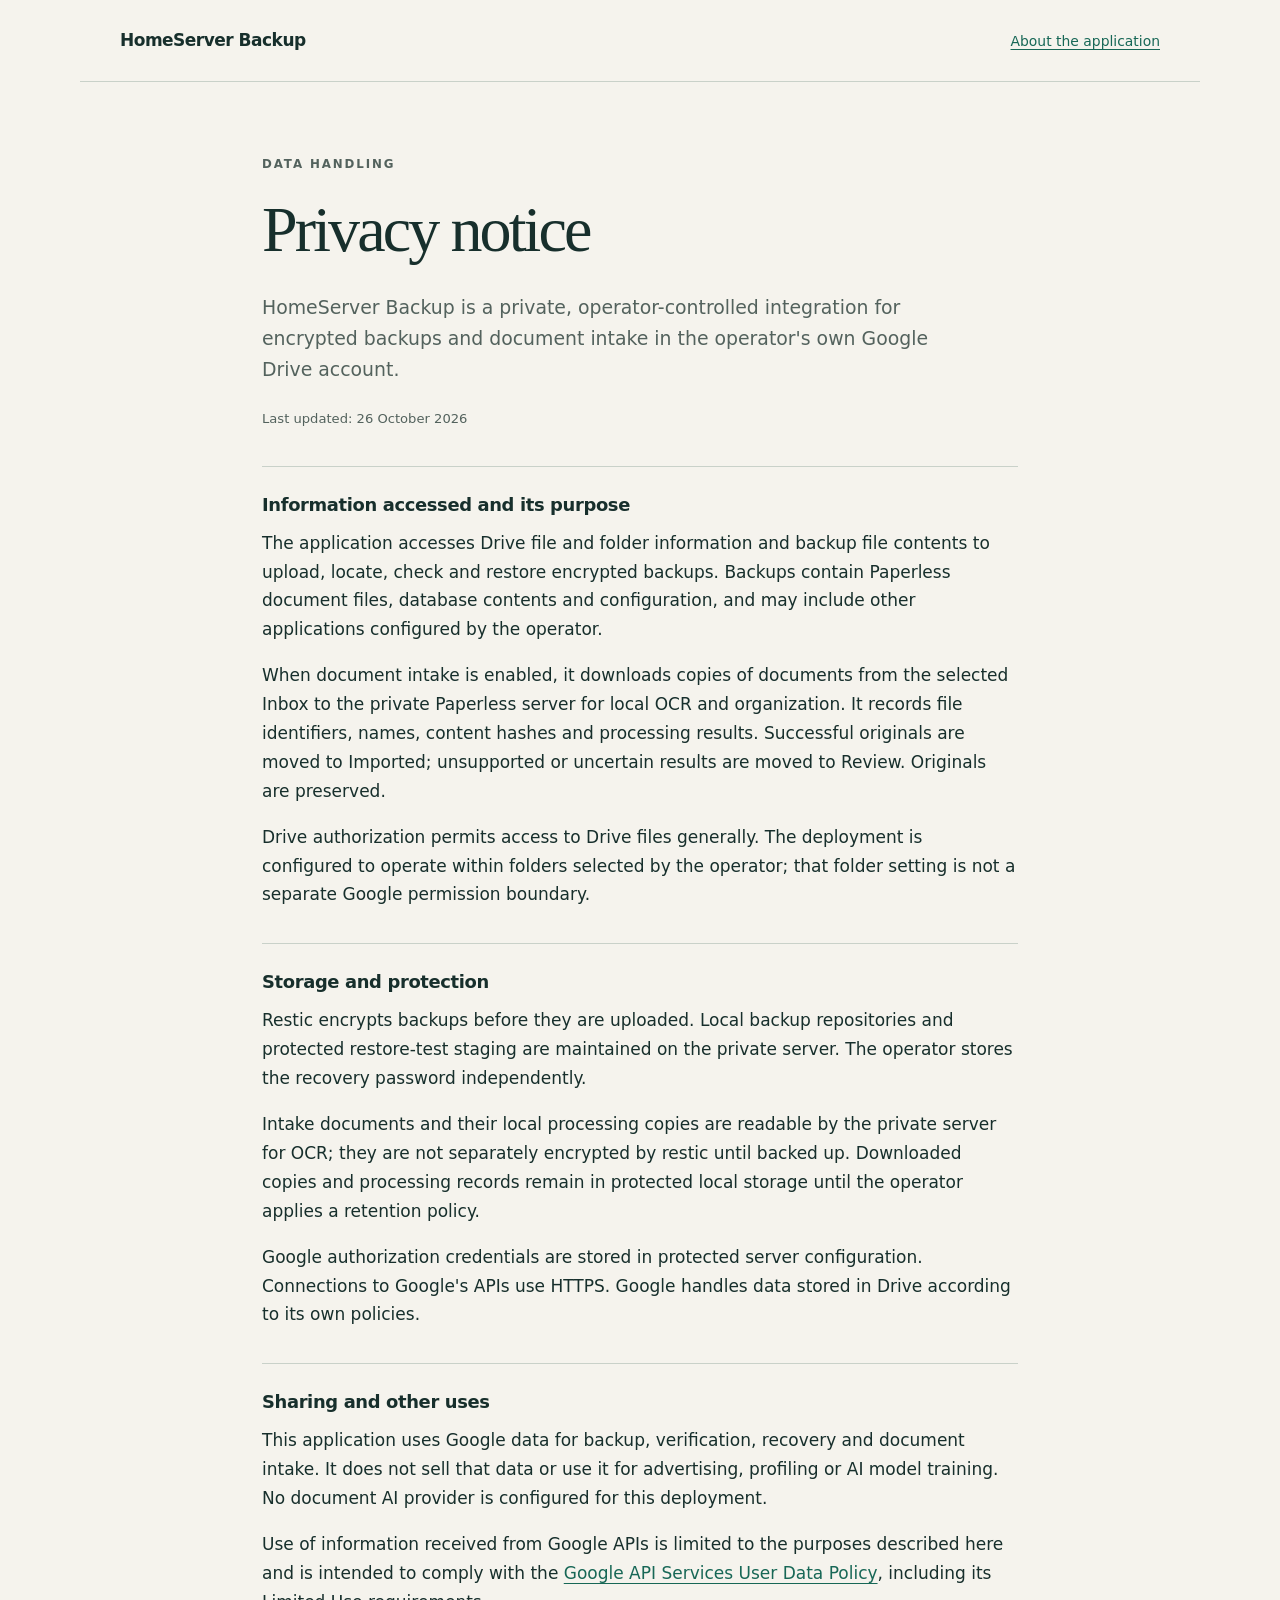
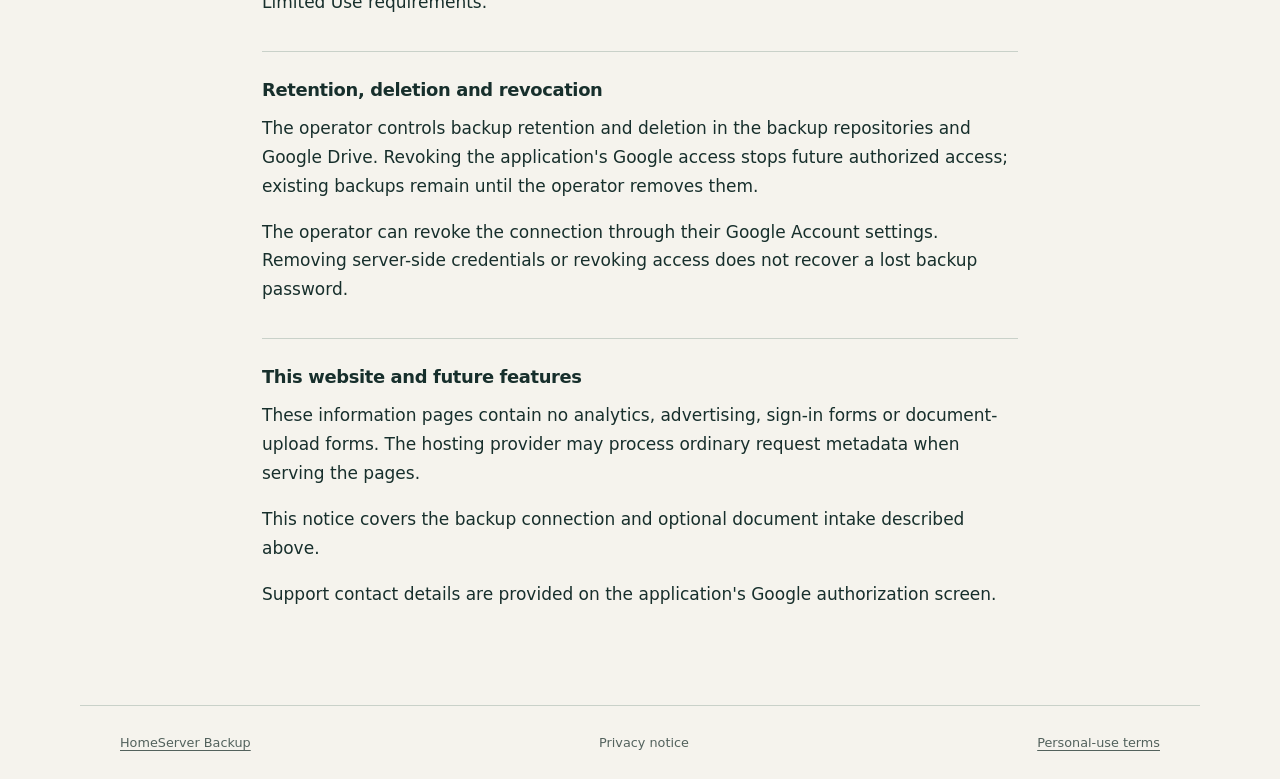
==== privacy.html @ e7721988 "Add files via upload" ====
<!doctype html>
<html lang="en">
<head>
  <meta charset="utf-8">
  <meta name="viewport" content="width=device-width, initial-scale=1">
  <meta name="description" content="How HomeServer Backup accesses, uses, stores and shares Google Drive data.">
  <title>Privacy notice — HomeServer Backup</title>
  <link rel="stylesheet" href="style.css">
</head>
<body>
  <a class="skip" href="#main">Skip to content</a>
  <header><a class="brand" href="./">HomeServer Backup</a><nav aria-label="Main"><a href="./">About the application</a></nav></header>
  <main id="main" class="policy">
    <p class="eyebrow">Data handling</p><h1>Privacy notice</h1>
    <p class="intro">HomeServer Backup is a private, operator-controlled integration for encrypted backups and document intake in the operator's own Google Drive account.</p>
    <p class="date">Last updated: 26 October 2026</p>
    <section><h2>Information accessed and its purpose</h2>
      <p>The application accesses Drive file and folder information and backup file contents to upload, locate, check and restore encrypted backups. Backups contain Paperless document files, database contents and configuration, and may include other applications configured by the operator.</p>
      <p>When document intake is enabled, it downloads copies of documents from the selected Inbox to the private Paperless server for local OCR and organization. It records file identifiers, names, content hashes and processing results. Successful originals are moved to Imported; unsupported or uncertain results are moved to Review. Originals are preserved.</p>
      <p>Drive authorization permits access to Drive files generally. The deployment is configured to operate within folders selected by the operator; that folder setting is not a separate Google permission boundary.</p>
    </section>
    <section><h2>Storage and protection</h2>
      <p>Restic encrypts backups before they are uploaded. Local backup repositories and protected restore-test staging are maintained on the private server. The operator stores the recovery password independently.</p>
      <p>Intake documents and their local processing copies are readable by the private server for OCR; they are not separately encrypted by restic until backed up. Downloaded copies and processing records remain in protected local storage until the operator applies a retention policy.</p>
      <p>Google authorization credentials are stored in protected server configuration. Connections to Google's APIs use HTTPS. Google handles data stored in Drive according to its own policies.</p>
    </section>
    <section><h2>Sharing and other uses</h2>
      <p>This application uses Google data for backup, verification, recovery and document intake. It does not sell that data or use it for advertising, profiling or AI model training. No document AI provider is configured for this deployment.</p>
      <p>Use of information received from Google APIs is limited to the purposes described here and is intended to comply with the <a href="https://developers.google.com/terms/api-services-user-data-policy">Google API Services User Data Policy</a>, including its Limited Use requirements.</p>
    </section>
    <section><h2>Retention, deletion and revocation</h2>
      <p>The operator controls backup retention and deletion in the backup repositories and Google Drive. Revoking the application's Google access stops future authorized access; existing backups remain until the operator removes them.</p>
      <p>The operator can revoke the connection through their Google Account settings. Removing server-side credentials or revoking access does not recover a lost backup password.</p>
    </section>
    <section><h2>This website and future features</h2>
      <p>These information pages contain no analytics, advertising, sign-in forms or document-upload forms. The hosting provider may process ordinary request metadata when serving the pages.</p>
      <p>This notice covers the backup connection and optional document intake described above.</p>
      <p>Support contact details are provided on the application's Google authorization screen.</p>
    </section>
  </main>
  <footer><a href="./">HomeServer Backup</a><span>Privacy notice</span><a href="index.html#terms">Personal-use terms</a></footer>
</body>
</html>
---- style.css ----
:root{color-scheme:light;--paper:#f5f3ed;--ink:#172f2c;--muted:#53625d;--line:#c9d1c9;--accent:#176756}
*{box-sizing:border-box}html{scroll-behavior:smooth}body{margin:0;background:var(--paper);color:var(--ink);font:17px/1.7 system-ui,-apple-system,"Segoe UI",sans-serif}a{color:var(--accent);text-underline-offset:.25em}a:hover{color:var(--ink)}a:focus-visible{outline:3px solid var(--accent);outline-offset:5px}.skip{position:absolute;left:1rem;top:-8rem;background:white;padding:.5rem}.skip:focus{top:1rem}header,footer{max-width:1120px;margin:auto;padding:26px 40px;display:flex;justify-content:space-between;align-items:center;gap:24px}header{border-bottom:1px solid var(--line)}.brand{font-weight:700;text-decoration:none;color:var(--ink);letter-spacing:-.03em}nav a{font-size:.87rem}main{max-width:820px;margin:72px auto 96px;padding:0 32px}.eyebrow{text-transform:uppercase;letter-spacing:.16em;font-size:.74rem;font-weight:700;color:var(--muted);margin-bottom:22px}h1{font-family:Georgia,"Times New Roman",serif;font-weight:400;font-size:clamp(2.7rem,7vw,4.5rem);letter-spacing:-.045em;line-height:1.06;margin:0 0 28px}.intro{font-size:1.18rem;line-height:1.65;color:var(--muted);max-width:680px;margin-bottom:48px}section{border-top:1px solid var(--line);padding-top:25px;margin-top:34px}h2{font-size:1.12rem;line-height:1.4;letter-spacing:-.02em;margin:0 0 12px}p{margin:0 0 17px}.text-link{display:inline-block;font-weight:650;margin-top:24px}.text-link span{padding-left:12px}.date{font-size:.82rem;color:var(--muted);margin-top:-25px;margin-bottom:35px}.policy h1{font-size:clamp(2.6rem,6vw,4rem)}footer{border-top:1px solid var(--line);font-size:.8rem;color:var(--muted);flex-wrap:wrap}footer a{color:var(--muted)}@media(max-width:600px){header,footer{padding:22px 24px;gap:15px}header{align-items:flex-start;flex-direction:column}main{margin:45px auto 65px;padding:0 24px}.intro{font-size:1.08rem;margin-bottom:35px}h1 br{display:none}footer{align-items:flex-start;flex-direction:column}}@media(prefers-reduced-motion:reduce){html{scroll-behavior:auto}}
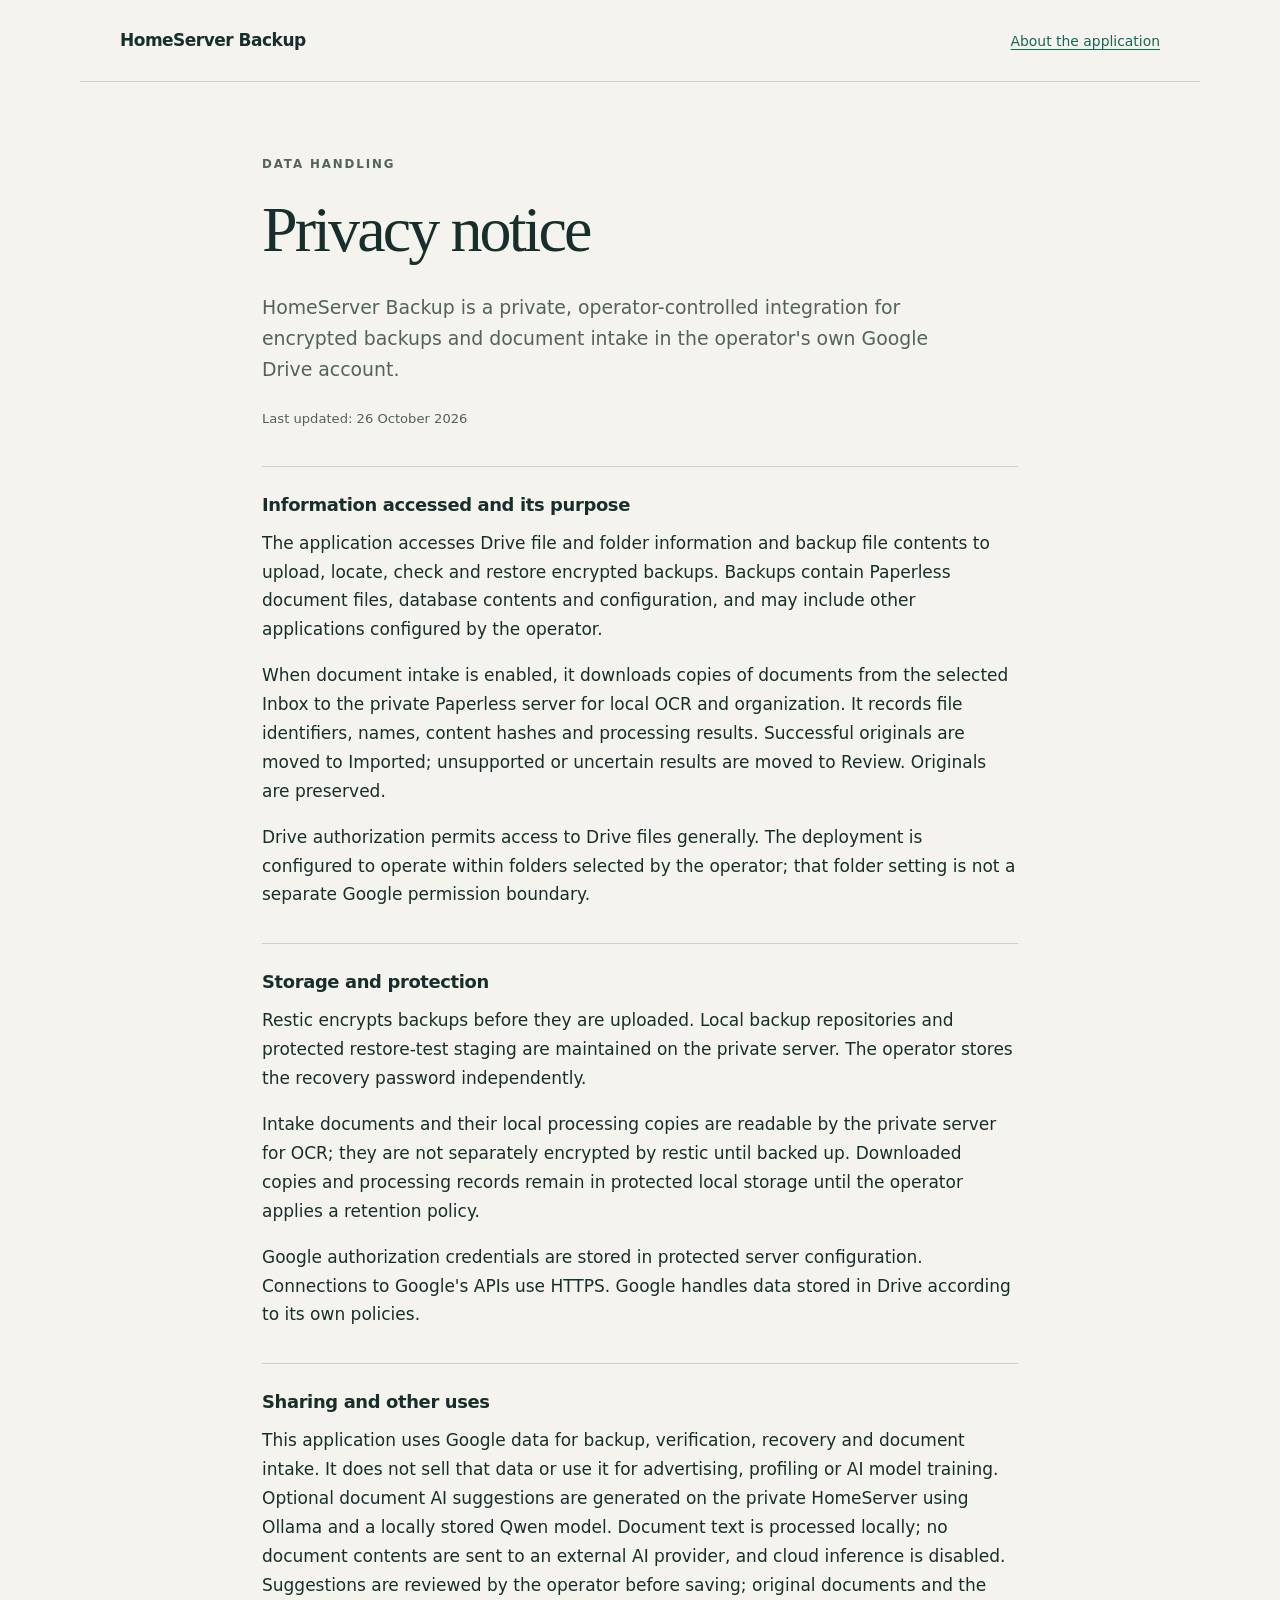
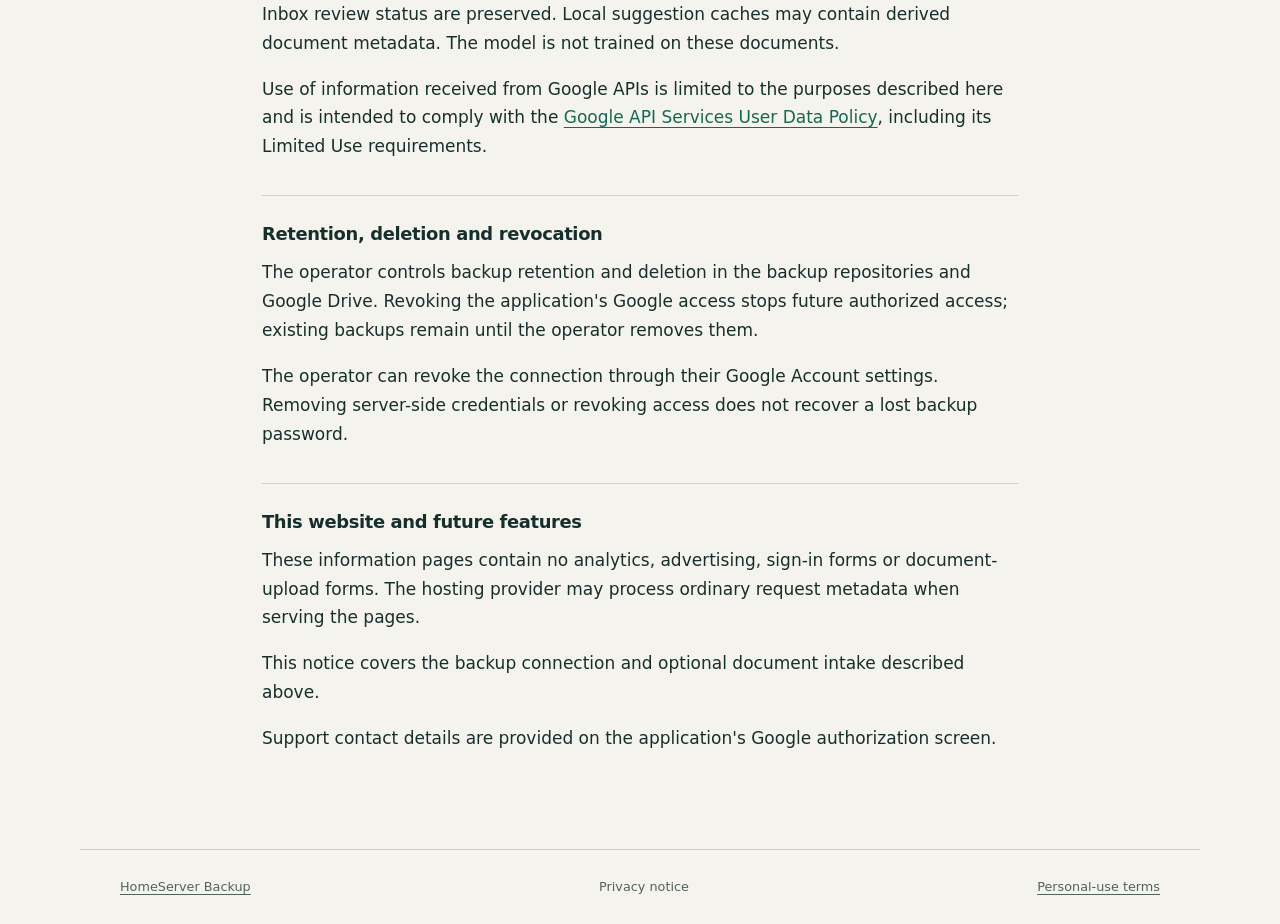
==== commit 908e6638: "Update privacy policy regarding document AI usage Expanded explanation of document AI suggestions an" ====
--- a/privacy.html
+++ b/privacy.html
@@ -25,7 +25,7 @@
       <p>Google authorization credentials are stored in protected server configuration. Connections to Google's APIs use HTTPS. Google handles data stored in Drive according to its own policies.</p>
     </section>
     <section><h2>Sharing and other uses</h2>
-      <p>This application uses Google data for backup, verification, recovery and document intake. It does not sell that data or use it for advertising, profiling or AI model training. No document AI provider is configured for this deployment.</p>
+      <p>This application uses Google data for backup, verification, recovery and document intake. It does not sell that data or use it for advertising, profiling or AI model training. Optional document AI suggestions are generated on the private HomeServer using Ollama and a locally stored Qwen model. Document text is processed locally; no document contents are sent to an external AI provider, and cloud inference is disabled. Suggestions are reviewed by the operator before saving; original documents and the Inbox review status are preserved. Local suggestion caches may contain derived document metadata. The model is not trained on these documents.</p>
       <p>Use of information received from Google APIs is limited to the purposes described here and is intended to comply with the <a href="https://developers.google.com/terms/api-services-user-data-policy">Google API Services User Data Policy</a>, including its Limited Use requirements.</p>
     </section>
     <section><h2>Retention, deletion and revocation</h2>
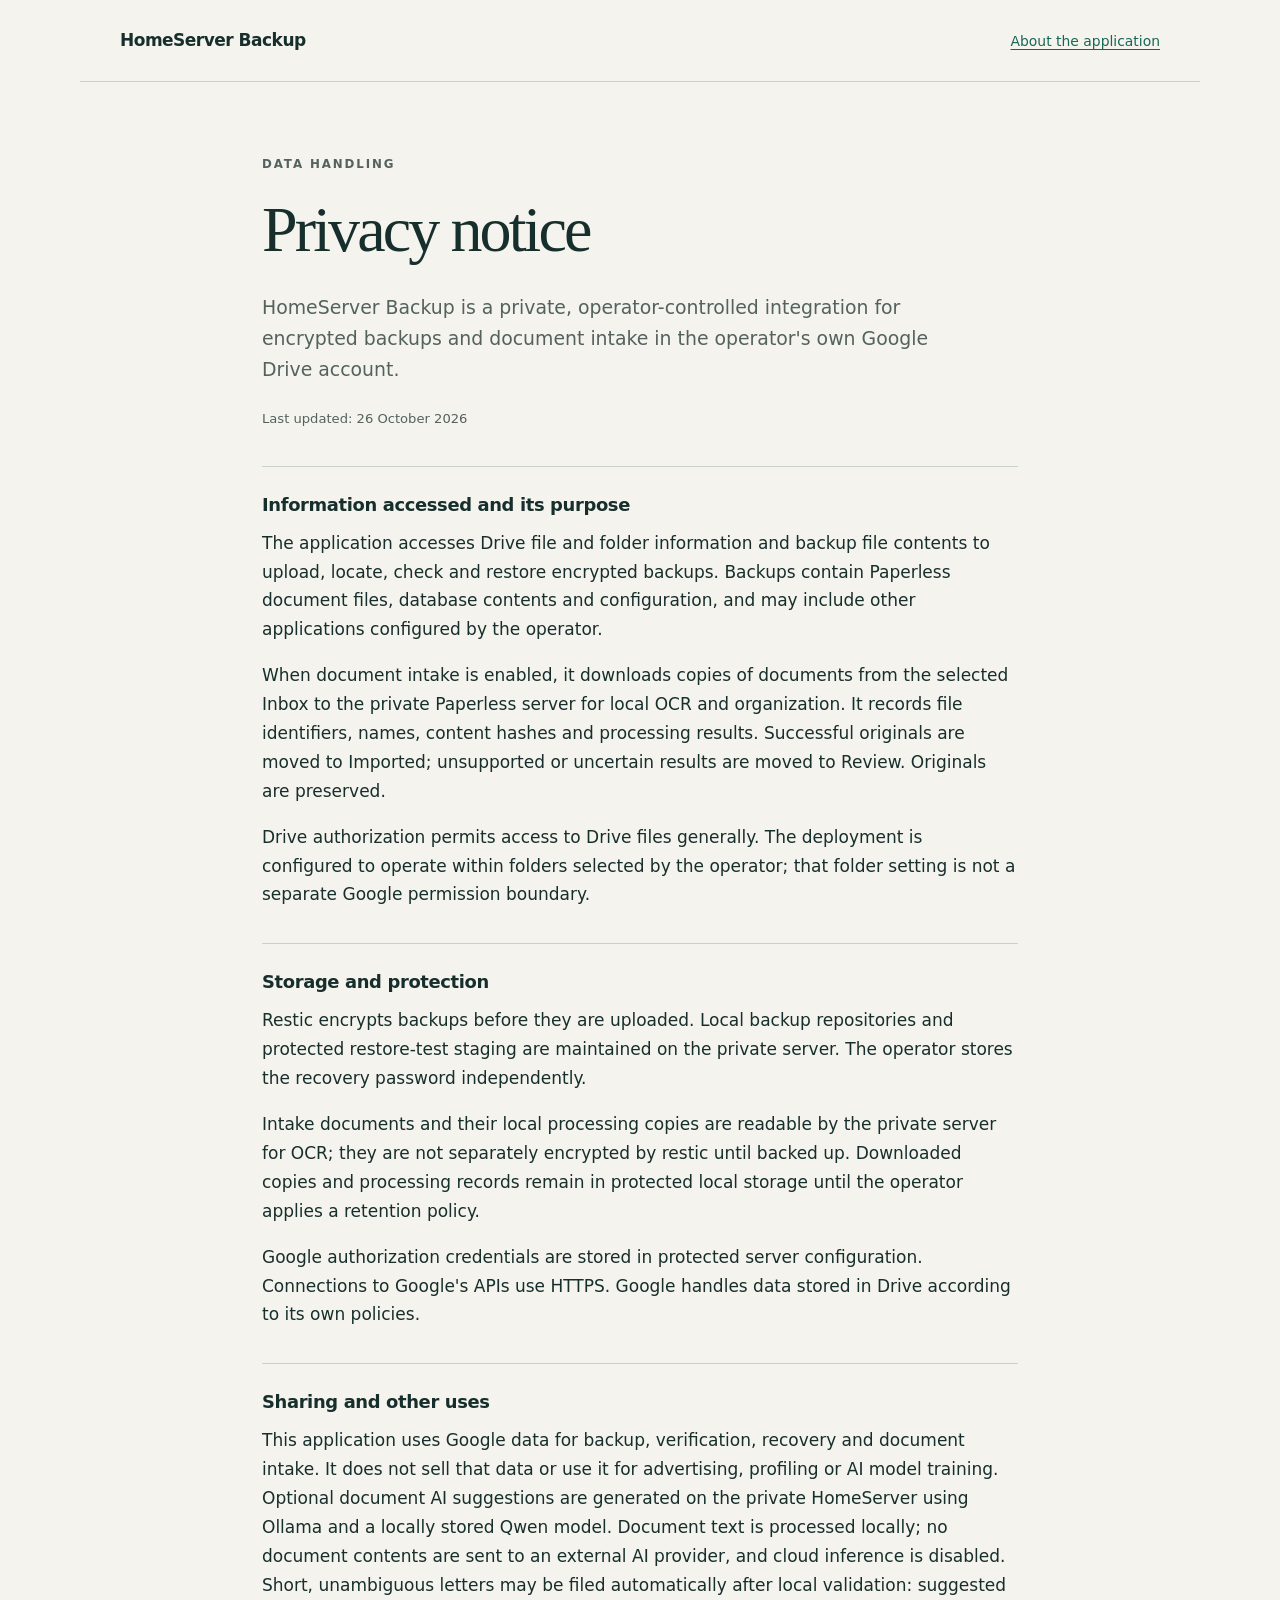
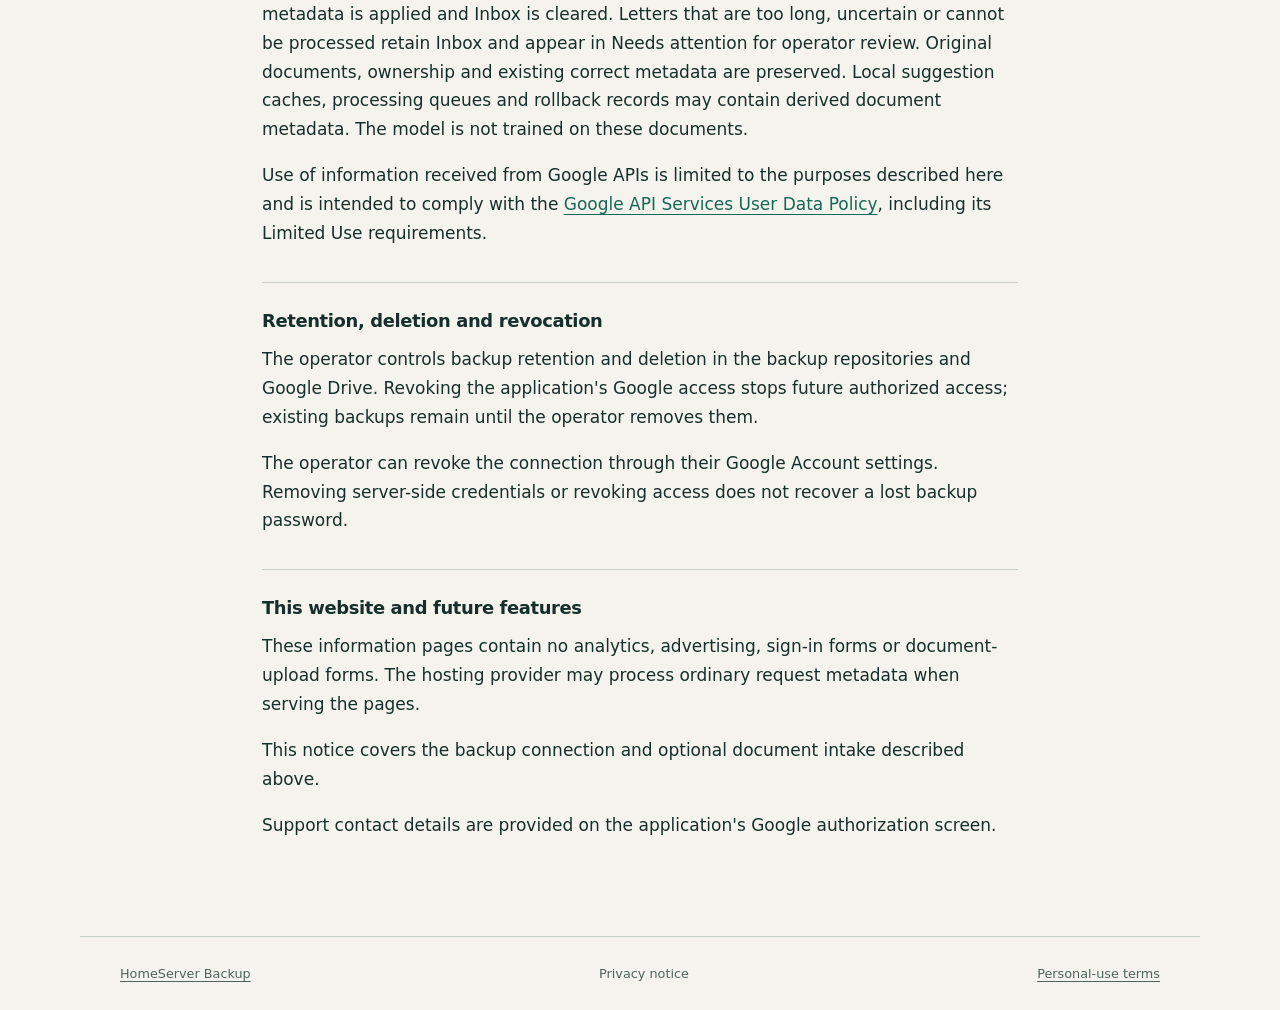
==== commit 07b29367: "Update privacy policy regarding document processing" ====
--- a/privacy.html
+++ b/privacy.html
@@ -25,7 +25,7 @@
       <p>Google authorization credentials are stored in protected server configuration. Connections to Google's APIs use HTTPS. Google handles data stored in Drive according to its own policies.</p>
     </section>
     <section><h2>Sharing and other uses</h2>
-      <p>This application uses Google data for backup, verification, recovery and document intake. It does not sell that data or use it for advertising, profiling or AI model training. Optional document AI suggestions are generated on the private HomeServer using Ollama and a locally stored Qwen model. Document text is processed locally; no document contents are sent to an external AI provider, and cloud inference is disabled. Suggestions are reviewed by the operator before saving; original documents and the Inbox review status are preserved. Local suggestion caches may contain derived document metadata. The model is not trained on these documents.</p>
+      <p>This application uses Google data for backup, verification, recovery and document intake. It does not sell that data or use it for advertising, profiling or AI model training. Optional document AI suggestions are generated on the private HomeServer using Ollama and a locally stored Qwen model. Document text is processed locally; no document contents are sent to an external AI provider, and cloud inference is disabled. Short, unambiguous letters may be filed automatically after local validation: suggested metadata is applied and Inbox is cleared. Letters that are too long, uncertain or cannot be processed retain Inbox and appear in Needs attention for operator review. Original documents, ownership and existing correct metadata are preserved. Local suggestion caches, processing queues and rollback records may contain derived document metadata. The model is not trained on these documents.</p>
       <p>Use of information received from Google APIs is limited to the purposes described here and is intended to comply with the <a href="https://developers.google.com/terms/api-services-user-data-policy">Google API Services User Data Policy</a>, including its Limited Use requirements.</p>
     </section>
     <section><h2>Retention, deletion and revocation</h2>
